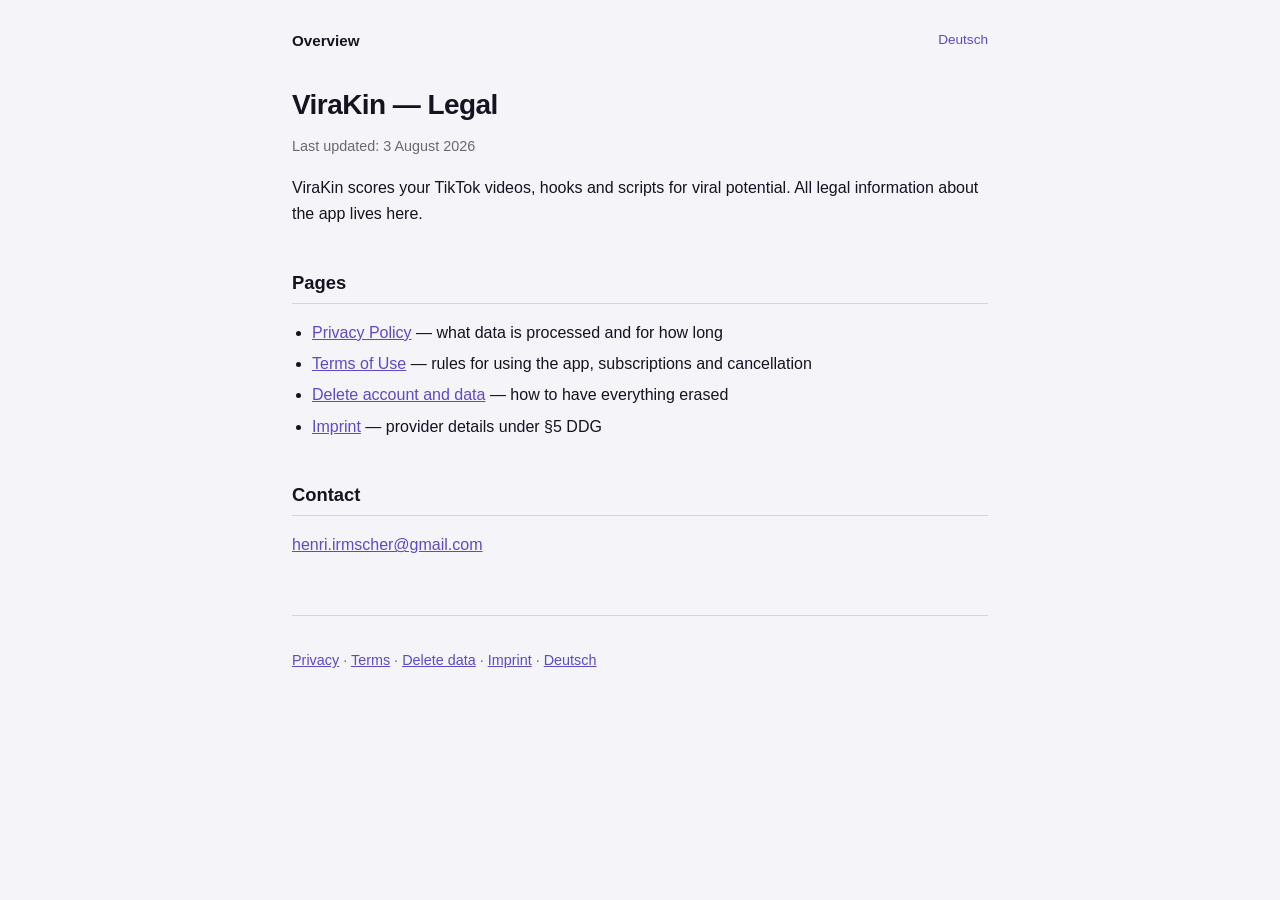
==== en/index.html @ 9028cb9c "Rechtstexte aktualisiert (2026-08-03)" ====
<!doctype html>
<html lang="en">

<head>
  <meta charset="utf-8" />
  <meta name="viewport" content="width=device-width, initial-scale=1" />
  <title>ViraKin — Legal</title>
  <link rel="stylesheet" href="../style.css" />
</head>

<body>
  <p class="nav">
    <a href="./index.html" aria-current="page">Overview</a>
    <a class="lang" href="../index.html">Deutsch</a>
  </p>

  <h1>ViraKin — Legal</h1>
  <p class="meta">Last updated: 3 August 2026</p>

  <p>
    ViraKin scores your TikTok videos, hooks and scripts for viral potential. All legal information about the app
    lives here.
  </p>

  <h2>Pages</h2>
  <ul>
    <li><a href="./privacy.html">Privacy Policy</a> — what data is processed and for how long</li>
    <li><a href="./terms.html">Terms of Use</a> — rules for using the app, subscriptions and cancellation</li>
    <li><a href="./delete-account.html">Delete account and data</a> — how to have everything erased</li>
    <li><a href="./imprint.html">Imprint</a> — provider details under §5 DDG</li>
  </ul>

  <h2>Contact</h2>
  <p><a href="mailto:henri.irmscher@gmail.com">henri.irmscher@gmail.com</a></p>

  <footer>
    <p>
      <a href="./privacy.html">Privacy</a> ·
      <a href="./terms.html">Terms</a> ·
      <a href="./delete-account.html">Delete data</a> ·
      <a href="./imprint.html">Imprint</a> ·
      <a href="../index.html">Deutsch</a>
    </p>
  </footer>
</body>

</html>
---- style.css ----
/* Gemeinsames Styling für alle Rechtsseiten. Farben spiegeln das App-Theme
   (lib/theme/app_theme.dart): Viral-Raum, weiches Violett auf tiefem Blau. */

:root {
  color-scheme: light dark;
  --bg: #f5f4f9;
  --surface: #ffffff;
  --text: #14131f;
  --muted: rgba(20, 19, 31, 0.62);
  --border: rgba(20, 19, 31, 0.14);
  --accent: #5b4bc4;
  --warn-bg: rgba(255, 200, 90, 0.16);
  --warn-border: rgba(180, 130, 0, 0.55);
}

@media (prefers-color-scheme: dark) {
  :root {
    --bg: #101120;
    --surface: #161827;
    --text: #e9e9ed;
    --muted: rgba(233, 233, 237, 0.62);
    --border: rgba(233, 233, 237, 0.15);
    --accent: #a79bea;
    --warn-bg: rgba(255, 217, 122, 0.12);
    --warn-border: rgba(255, 217, 122, 0.4);
  }
}

* {
  box-sizing: border-box;
}

body {
  font-family: -apple-system, BlinkMacSystemFont, "Segoe UI", Roboto, Helvetica, Arial, sans-serif;
  line-height: 1.65;
  max-width: 46rem;
  margin: 0 auto;
  padding: 28px 20px 96px;
  color: var(--text);
  background: var(--bg);
  -webkit-text-size-adjust: 100%;
}

a {
  color: var(--accent);
}

h1 {
  font-size: 1.75rem;
  letter-spacing: -0.02em;
  margin: 0 0 0.25em;
}

h2 {
  font-size: 1.15rem;
  margin-top: 2.2em;
  padding-bottom: 0.25em;
  border-bottom: 1px solid var(--border);
}

h3 {
  font-size: 1rem;
  margin-top: 1.6em;
}

.meta {
  color: var(--muted);
  font-size: 0.9rem;
  margin-top: 0;
}

.nav {
  font-size: 0.95rem;
  margin: 0 0 1.8rem;
  display: flex;
  flex-wrap: wrap;
  gap: 14px;
  align-items: center;
}

.nav a {
  text-decoration: none;
}

.nav a[aria-current="page"] {
  color: var(--text);
  font-weight: 600;
}

.lang {
  margin-left: auto;
  font-size: 0.85rem;
}

table {
  border-collapse: collapse;
  width: 100%;
  margin: 1.2em 0;
  font-size: 0.93rem;
  display: block;
  overflow-x: auto;
}

th,
td {
  text-align: left;
  padding: 9px 11px;
  border: 1px solid var(--border);
  vertical-align: top;
}

th {
  background: var(--surface);
  font-weight: 600;
}

ul,
ol {
  padding-left: 1.25em;
}

li {
  margin: 0.3em 0;
}

.note,
.todo {
  border-radius: 10px;
  padding: 14px 16px;
  margin: 1.3em 0;
}

.note {
  background: var(--surface);
  border: 1px solid var(--border);
}

.todo {
  background: var(--warn-bg);
  border: 1px dashed var(--warn-border);
}

.todo strong {
  display: block;
  margin-bottom: 0.25em;
}

code {
  background: var(--surface);
  border: 1px solid var(--border);
  padding: 1px 6px;
  border-radius: 5px;
  font-size: 0.9em;
  word-break: break-all;
}

address {
  font-style: normal;
}

footer {
  margin-top: 3.5rem;
  padding-top: 1.2rem;
  border-top: 1px solid var(--border);
  color: var(--muted);
  font-size: 0.9rem;
}
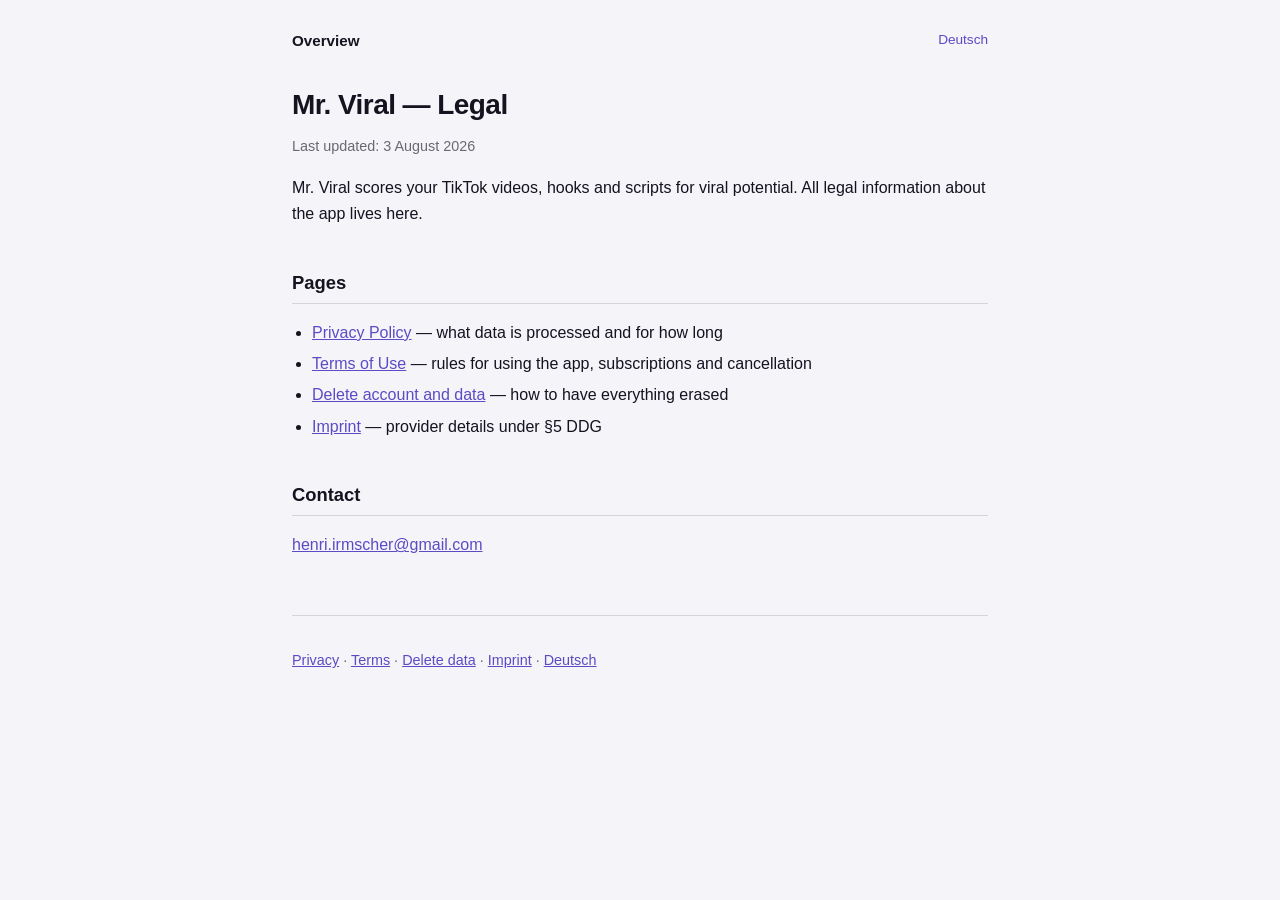
==== commit 308b2908: "chore: rename app from ViraKin to Mr. Viral across all legal documentation files" ====
--- a/en/index.html
+++ b/en/index.html
@@ -4,7 +4,7 @@
 <head>
   <meta charset="utf-8" />
   <meta name="viewport" content="width=device-width, initial-scale=1" />
-  <title>ViraKin — Legal</title>
+  <title>Mr. Viral — Legal</title>
   <link rel="stylesheet" href="../style.css" />
 </head>
 
@@ -14,11 +14,11 @@
     <a class="lang" href="../index.html">Deutsch</a>
   </p>
 
-  <h1>ViraKin — Legal</h1>
+  <h1>Mr. Viral — Legal</h1>
   <p class="meta">Last updated: 3 August 2026</p>
 
   <p>
-    ViraKin scores your TikTok videos, hooks and scripts for viral potential. All legal information about the app
+    Mr. Viral scores your TikTok videos, hooks and scripts for viral potential. All legal information about the app
     lives here.
   </p>
 
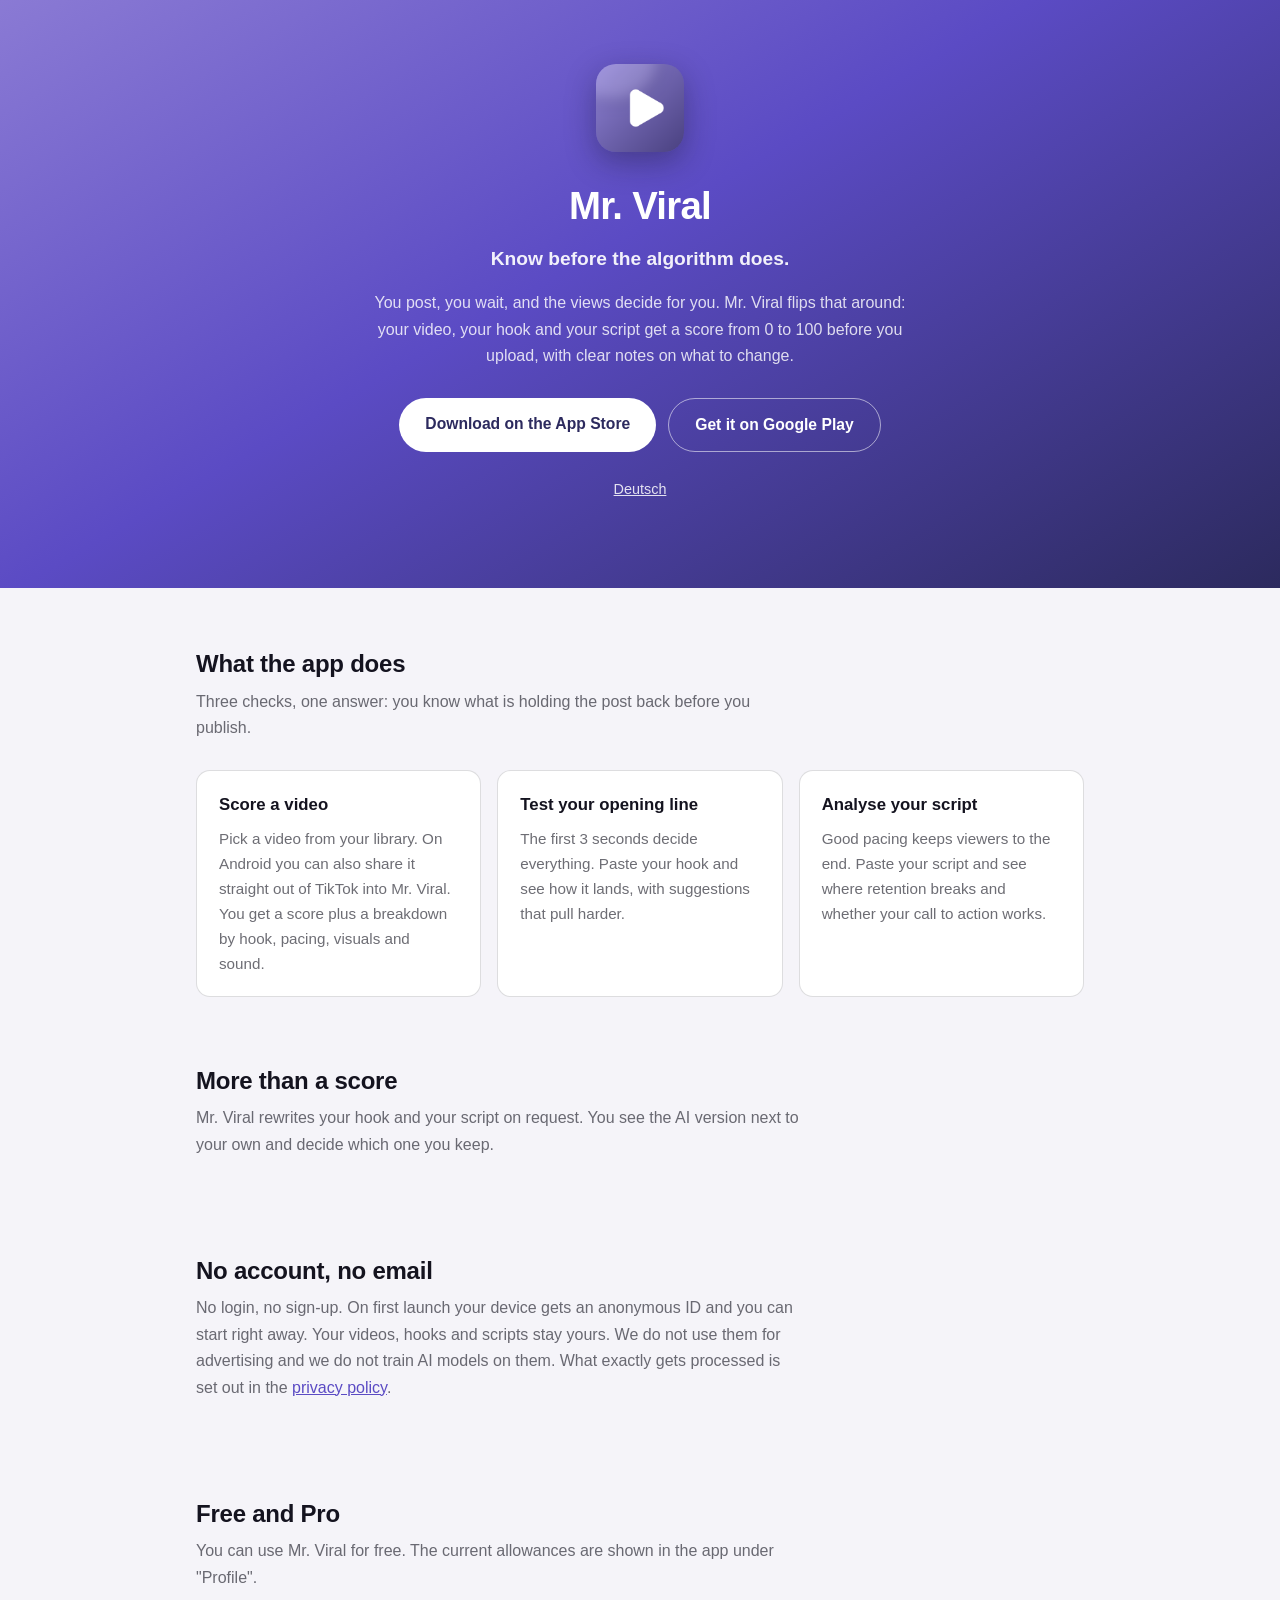
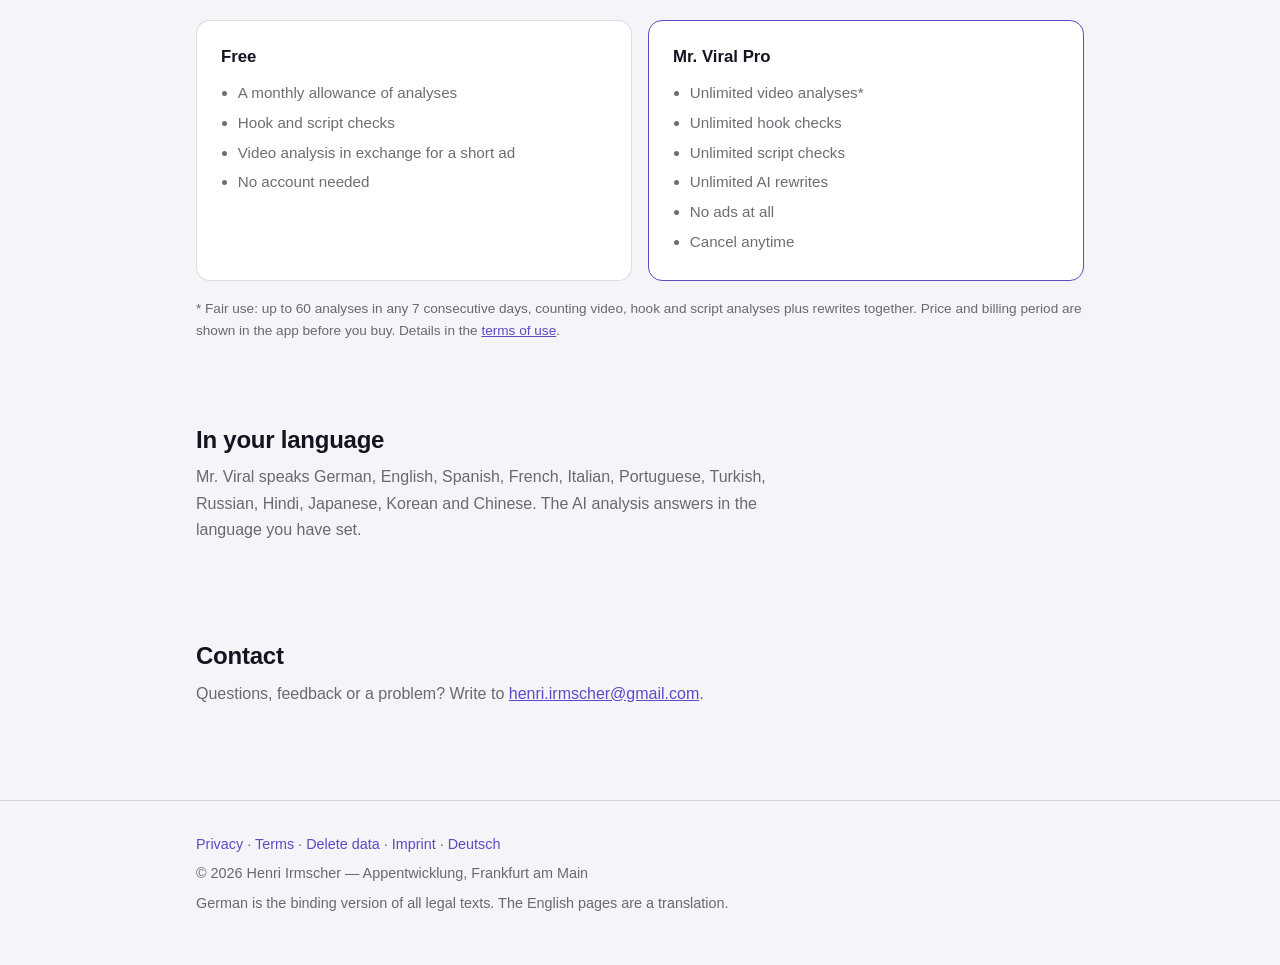
==== commit 2a142168: "feat: add a homepage and point the site at mr-viral.de The site root was a bare list of legal links." ====
--- a/en/index.html
+++ b/en/index.html
@@ -4,44 +4,163 @@
 <head>
   <meta charset="utf-8" />
   <meta name="viewport" content="width=device-width, initial-scale=1" />
-  <title>Mr. Viral — Legal</title>
+  <title>Mr. Viral — Know before the algorithm does</title>
+  <meta name="description"
+    content="Mr. Viral scores your TikTok video, your hook and your script before you post. A score from 0 to 100 and clear notes on what to change." />
+  <link rel="icon" href="../favicon.png" type="image/png" />
+  <link rel="canonical" href="https://mr-viral.de/en/" />
+  <link rel="alternate" hreflang="de" href="https://mr-viral.de/" />
+  <link rel="alternate" hreflang="en" href="https://mr-viral.de/en/" />
+  <link rel="alternate" hreflang="x-default" href="https://mr-viral.de/" />
+  <meta property="og:type" content="website" />
+  <meta property="og:site_name" content="Mr. Viral" />
+  <meta property="og:locale" content="en_GB" />
+  <meta property="og:title" content="Mr. Viral — Know before the algorithm does" />
+  <meta property="og:description"
+    content="Mr. Viral scores your TikTok video, your hook and your script before you post. A score from 0 to 100 and clear notes on what to change." />
+  <meta property="og:url" content="https://mr-viral.de/en/" />
+  <meta property="og:image" content="https://mr-viral.de/icon.png" />
+  <meta name="twitter:card" content="summary" />
   <link rel="stylesheet" href="../style.css" />
+  <link rel="stylesheet" href="../home.css" />
 </head>
 
-<body>
-  <p class="nav">
-    <a href="./index.html" aria-current="page">Overview</a>
-    <a class="lang" href="../index.html">Deutsch</a>
-  </p>
+<body class="home">
 
-  <h1>Mr. Viral — Legal</h1>
-  <p class="meta">Last updated: 3 August 2026</p>
+  <header class="hero">
+    <img class="hero-icon" src="../icon.png" alt="" width="88" height="88" />
+    <h1>Mr. Viral</h1>
+    <p class="tagline">Know before the algorithm does.</p>
+    <p class="lede">
+      You post, you wait, and the views decide for you. Mr. Viral flips that around: your video, your hook and
+      your script get a score from 0 to 100 before you upload, with clear notes on what to change.
+    </p>
 
-  <p>
-    Mr. Viral scores your TikTok videos, hooks and scripts for viral potential. All legal information about the app
-    lives here.
-  </p>
+    <p class="stores">
+      <a class="store-btn" href="https://apps.apple.com/app/id6797495842">Download on the App Store</a>
+      <a class="store-btn alt" href="https://play.google.com/store/apps/details?id=de.thirtythreestudios.mrviral">Get it on Google Play</a>
+    </p>
 
-  <h2>Pages</h2>
-  <ul>
-    <li><a href="./privacy.html">Privacy Policy</a> — what data is processed and for how long</li>
-    <li><a href="./terms.html">Terms of Use</a> — rules for using the app, subscriptions and cancellation</li>
-    <li><a href="./delete-account.html">Delete account and data</a> — how to have everything erased</li>
-    <li><a href="./imprint.html">Imprint</a> — provider details under §5 DDG</li>
-  </ul>
+    <p class="langswitch"><a href="../index.html">Deutsch</a></p>
+  </header>
 
-  <h2>Contact</h2>
-  <p><a href="mailto:henri.irmscher@gmail.com">henri.irmscher@gmail.com</a></p>
+  <main class="wrap">
+
+    <section class="section">
+      <h2>What the app does</h2>
+      <p class="intro">Three checks, one answer: you know what is holding the post back before you publish.</p>
+
+      <div class="cards">
+        <div class="card">
+          <h3>Score a video</h3>
+          <p>
+            Pick a video from your library. On Android you can also share it straight out of TikTok into
+            Mr. Viral. You get a score plus a breakdown by hook, pacing, visuals and sound.
+          </p>
+        </div>
+        <div class="card">
+          <h3>Test your opening line</h3>
+          <p>
+            The first 3 seconds decide everything. Paste your hook and see how it lands, with suggestions that
+            pull harder.
+          </p>
+        </div>
+        <div class="card">
+          <h3>Analyse your script</h3>
+          <p>
+            Good pacing keeps viewers to the end. Paste your script and see where retention breaks and whether
+            your call to action works.
+          </p>
+        </div>
+      </div>
+    </section>
+
+    <section class="section">
+      <h2>More than a score</h2>
+      <p class="intro">
+        Mr. Viral rewrites your hook and your script on request. You see the AI version next to your own and
+        decide which one you keep.
+      </p>
+    </section>
+
+    <section class="section">
+      <h2>No account, no email</h2>
+      <p class="intro">
+        No login, no sign-up. On first launch your device gets an anonymous ID and you can start right away.
+        Your videos, hooks and scripts stay yours. We do not use them for advertising and we do not train AI
+        models on them. What exactly gets processed is set out in the
+        <a href="./privacy.html">privacy policy</a>.
+      </p>
+    </section>
+
+    <section class="section">
+      <h2>Free and Pro</h2>
+      <p class="intro">
+        You can use Mr. Viral for free. The current allowances are shown in the app under "Profile".
+      </p>
+
+      <div class="plans">
+        <div class="plan">
+          <h3>Free</h3>
+          <ul>
+            <li>A monthly allowance of analyses</li>
+            <li>Hook and script checks</li>
+            <li>Video analysis in exchange for a short ad</li>
+            <li>No account needed</li>
+          </ul>
+        </div>
+        <div class="plan pro">
+          <h3>Mr. Viral Pro</h3>
+          <ul>
+            <li>Unlimited video analyses*</li>
+            <li>Unlimited hook checks</li>
+            <li>Unlimited script checks</li>
+            <li>Unlimited AI rewrites</li>
+            <li>No ads at all</li>
+            <li>Cancel anytime</li>
+          </ul>
+        </div>
+      </div>
+
+      <p class="footnote">
+        * Fair use: up to 60 analyses in any 7 consecutive days, counting video, hook and script analyses plus
+        rewrites together. Price and billing period are shown in the app before you buy. Details in the
+        <a href="./terms.html">terms of use</a>.
+      </p>
+    </section>
+
+    <section class="section">
+      <h2>In your language</h2>
+      <p class="intro">
+        Mr. Viral speaks German, English, Spanish, French, Italian, Portuguese, Turkish, Russian, Hindi,
+        Japanese, Korean and Chinese. The AI analysis answers in the language you have set.
+      </p>
+    </section>
+
+    <section class="section">
+      <h2>Contact</h2>
+      <p class="intro">
+        Questions, feedback or a problem? Write to
+        <a href="mailto:henri.irmscher@gmail.com">henri.irmscher@gmail.com</a>.
+      </p>
+    </section>
+
+  </main>
 
   <footer>
-    <p>
-      <a href="./privacy.html">Privacy</a> ·
-      <a href="./terms.html">Terms</a> ·
-      <a href="./delete-account.html">Delete data</a> ·
-      <a href="./imprint.html">Imprint</a> ·
-      <a href="../index.html">Deutsch</a>
-    </p>
+    <div class="wrap">
+      <p>
+        <a href="./privacy.html">Privacy</a> ·
+        <a href="./terms.html">Terms</a> ·
+        <a href="./delete-account.html">Delete data</a> ·
+        <a href="./imprint.html">Imprint</a> ·
+        <a href="../index.html">Deutsch</a>
+      </p>
+      <p>© 2026 Henri Irmscher — Appentwicklung, Frankfurt am Main</p>
+      <p>German is the binding version of all legal texts. The English pages are a translation.</p>
+    </div>
   </footer>
+
 </body>
 
 </html>
--- a/home.css
+++ b/home.css
@@ -0,0 +1,202 @@
+/* Nur für die Startseite. Liegt über style.css und hebt die schmale
+   Textspalte auf, die für die Rechtstexte gedacht ist. Keine externen
+   Schriften, keine Skripte, kein Tracking — die Datenschutzerklärung
+   soll ohne Zusatz stimmen. */
+
+body.home {
+  max-width: none;
+  padding: 0 0 0;
+}
+
+.wrap {
+  max-width: 58rem;
+  margin: 0 auto;
+  padding: 0 20px;
+}
+
+/* ---------- Hero ---------- */
+
+.hero {
+  background: linear-gradient(150deg, #8a7ad4 0%, #5b4bc4 45%, #2c2a5e 100%);
+  color: #ffffff;
+  padding: 64px 20px 72px;
+  text-align: center;
+}
+
+.hero-icon {
+  width: 88px;
+  height: 88px;
+  border-radius: 20px;
+  box-shadow: 0 10px 30px rgba(20, 19, 31, 0.35);
+  margin: 0 auto 22px;
+  display: block;
+}
+
+.hero h1 {
+  font-size: 2.4rem;
+  margin: 0 0 0.15em;
+  color: #ffffff;
+}
+
+.hero .tagline {
+  font-size: 1.2rem;
+  font-weight: 600;
+  margin: 0 0 0.8em;
+  color: rgba(255, 255, 255, 0.92);
+}
+
+.hero p.lede {
+  max-width: 34rem;
+  margin: 0 auto 1.8em;
+  color: rgba(255, 255, 255, 0.82);
+}
+
+.hero .langswitch {
+  margin-top: 26px;
+  font-size: 0.9rem;
+}
+
+.hero .langswitch a {
+  color: rgba(255, 255, 255, 0.85);
+}
+
+/* ---------- Store-Buttons ---------- */
+
+.stores {
+  display: flex;
+  flex-wrap: wrap;
+  gap: 12px;
+  justify-content: center;
+}
+
+.store-btn {
+  display: inline-block;
+  padding: 13px 26px;
+  border-radius: 999px;
+  background: #ffffff;
+  color: #2c2a5e;
+  font-weight: 600;
+  text-decoration: none;
+  font-size: 0.98rem;
+}
+
+.store-btn.alt {
+  background: transparent;
+  border: 1px solid rgba(255, 255, 255, 0.55);
+  color: #ffffff;
+}
+
+/* ---------- Abschnitte ---------- */
+
+.section {
+  padding: 56px 0 8px;
+}
+
+.section h2 {
+  border: 0;
+  font-size: 1.5rem;
+  margin: 0 0 0.2em;
+  padding: 0;
+  letter-spacing: -0.01em;
+}
+
+.section > p.intro {
+  color: var(--muted);
+  margin: 0 0 1.8em;
+  max-width: 38rem;
+}
+
+.cards {
+  display: grid;
+  grid-template-columns: repeat(auto-fit, minmax(15rem, 1fr));
+  gap: 16px;
+}
+
+.card {
+  background: var(--surface);
+  border: 1px solid var(--border);
+  border-radius: 14px;
+  padding: 20px 22px;
+}
+
+.card h3 {
+  margin: 0 0 0.4em;
+  font-size: 1.05rem;
+}
+
+.card p {
+  margin: 0;
+  color: var(--muted);
+  font-size: 0.95rem;
+}
+
+/* ---------- Plan-Vergleich ---------- */
+
+.plans {
+  display: grid;
+  grid-template-columns: repeat(auto-fit, minmax(16rem, 1fr));
+  gap: 16px;
+}
+
+.plan {
+  background: var(--surface);
+  border: 1px solid var(--border);
+  border-radius: 14px;
+  padding: 22px 24px;
+}
+
+.plan.pro {
+  border-color: var(--accent);
+}
+
+.plan h3 {
+  margin: 0 0 0.6em;
+  font-size: 1.05rem;
+}
+
+.plan ul {
+  margin: 0;
+  padding-left: 1.1em;
+  font-size: 0.95rem;
+  color: var(--muted);
+}
+
+.footnote {
+  color: var(--muted);
+  font-size: 0.85rem;
+  margin-top: 1.2em;
+}
+
+/* ---------- Footer ---------- */
+
+body.home footer {
+  margin-top: 56px;
+  padding: 26px 20px 44px;
+  border-top: 1px solid var(--border);
+}
+
+body.home footer .wrap {
+  padding: 0 20px;
+}
+
+body.home footer p {
+  margin: 0.4em 0;
+}
+
+body.home footer a {
+  text-decoration: none;
+}
+
+@media (max-width: 34rem) {
+  .hero {
+    padding: 48px 20px 56px;
+  }
+
+  .hero h1 {
+    font-size: 2rem;
+  }
+
+  .hero .tagline {
+    font-size: 1.05rem;
+  }
+}
